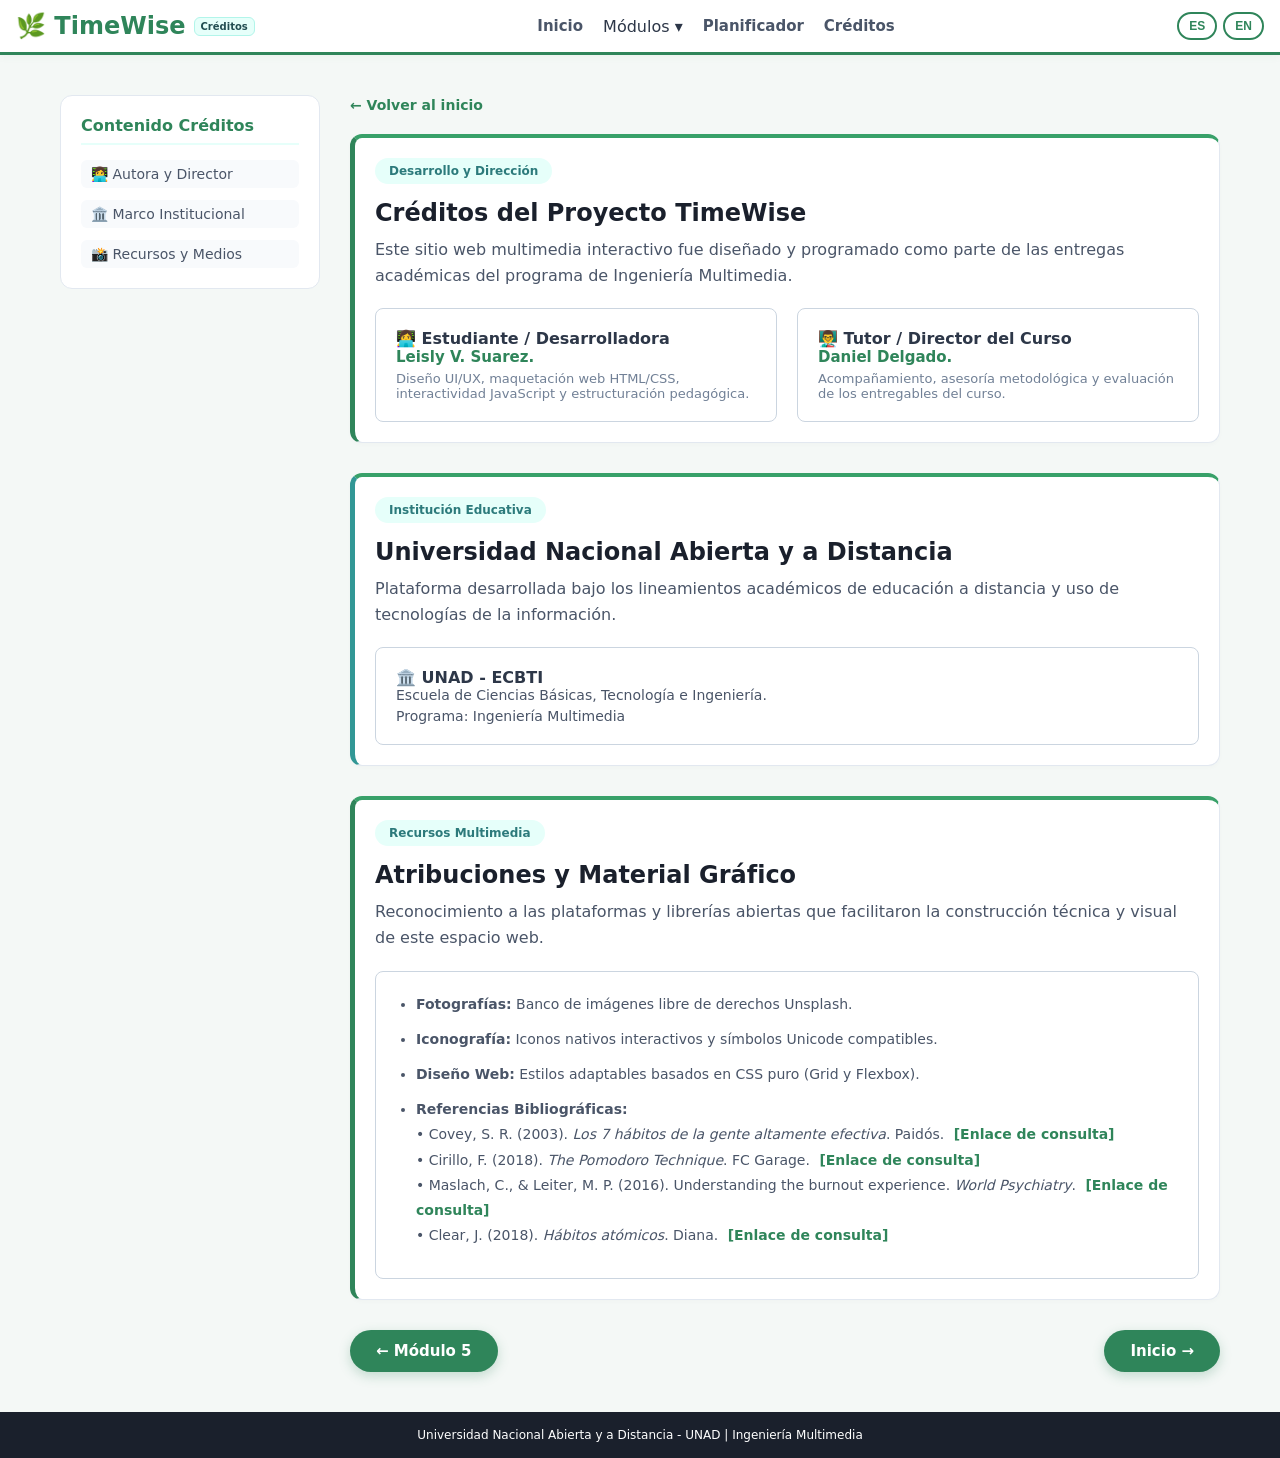
==== creditos.html @ 8e10c98d "Add files via upload" ====
<!DOCTYPE html>
<html lang="es">
<head>
    <meta charset="UTF-8">
    <meta name="viewport" content="width=device-width, initial-scale=1.0">
    <title>Créditos | TimeWise</title>
    <link rel="stylesheet" href="estilos.css">
    <style>
        /* Estilo adaptable para evitar recortes en celulares y tablets */
        .layout-responsive {
            display: grid;
            grid-template-columns: 260px 1fr;
            gap: 30px;
            align-items: start;
        }
        @media (max-width: 900px) {
            .layout-responsive {
                grid-template-columns: 1fr !important;
            }
            .sidebar-creditos {
                display: none !important; /* Oculta el índice lateral en móviles para ganar espacio */
            }
        }
    </style>
</head>
<body>

    <!-- ENCABEZADO -->
    <header class="encabezado">
        <div class="logo">
            🌿 TimeWise <span class="badge-bienestar" data-es="Créditos" data-en="Credits">Créditos</span>
        </div>
        
        <button class="btn-hamburguesa" onclick="alternarMenuMovil()" aria-label="Abrir menú">☰</button>

        <nav class="navegacion" id="menu-navegacion">
            <a href="index.html" data-es="Inicio" data-en="Home">Inicio</a>
            
            <div class="menu-desplegable">
                <span class="enlace-desplegable" data-es="Módulos ▾" data-en="Modules ▾">Módulos ▾</span>
                <div class="contenido-desplegable">
                    <a href="modulo1.html" data-es="Módulo 1: Fundamentos" data-en="Module 1: Fundamentals">Módulo 1: Fundamentos</a>
                    <a href="modulo2.html" data-es="Módulo 2: Técnicas" data-en="Module 2: Techniques">Module 2: Techniques</a>
                    <a href="modulo3.html" data-es="Módulo 3: Herramientas" data-en="Module 3: Tools">Module 3: Tools</a>
                    <a href="modulo4.html" data-es="Módulo 4: Bienestar" data-en="Module 4: Wellness">Module 4: Wellness</a>
                    <a href="modulo5.html" data-es="Módulo 5: Hábitos" data-en="Module 5: Habits">Module 5: Habits</a>
                </div>
            </div>

            <a href="rutina.html" data-es="Planificador" data-en="Planner">Planner</a>
            <a href="creditos.html" data-es="Créditos" data-en="Credits">Créditos</a>
        </nav>

        <div class="selector-idioma">
            <button onclick="cambiarIdioma('es')">ES</button>
            <button onclick="cambiarIdioma('en')">EN</button>
        </div>
    </header>

    <!-- CONTENIDO PRINCIPAL CON DISEÑO ADAPTABLE -->
    <main class="contenedor-principal layout-responsive">
        
        <!-- BARRA LATERAL / ÍNDICE (Se oculta automáticamente en móviles) -->
        <aside class="sidebar-creditos" style="background: white; padding: 20px; border-radius: 12px; border: 1px solid #e2e8f0; position: sticky; top: 90px;">
            <h4 style="color: #2f855a; margin-top: 0; margin-bottom: 15px; font-size: 16px; border-bottom: 2px solid #e6fffa; padding-bottom: 8px;" data-es="Contenido Créditos" data-en="Credits Contents">Contenido Créditos</h4>
            <ul style="list-style: none; padding: 0; margin: 0; font-size: 14px;">
                <li style="margin-bottom: 12px;"><a href="#autor" style="color: #4a5568; text-decoration: none; display: block; padding: 6px 10px; border-radius: 6px; background: #f8fafc;" data-es="👩‍💻 Autora y Director" data-en="👩‍💻 Author & Director">👩‍💻 Autora y Director</a></li>
                <li style="margin-bottom: 12px;"><a href="#institucion" style="color: #4a5568; text-decoration: none; display: block; padding: 6px 10px; border-radius: 6px; background: #f8fafc;" data-es="🏛️ Marco Institucional" data-en="🏛️ Institutional Framework">🏛️ Marco Institucional</a></li>
                <li><a href="#recursos" style="color: #4a5568; text-decoration: none; display: block; padding: 6px 10px; border-radius: 6px; background: #f8fafc;" data-es="📸 Recursos y Medios" data-en="📸 Resources & Media">📸 Recursos y Medios</a></li>
            </ul>
        </aside>

        <!-- SECCIÓN CENTRAL DE CONTENIDOS -->
        <div>
            <!-- ENLACE DE RETORNO AL INICIO -->
            <div style="margin-bottom: 20px;">
                <a href="index.html" style="color: #2f855a; text-decoration: none; font-weight: 600; font-size: 14px;" data-es="← Volver al inicio" data-en="← Back to home">← Volver al inicio</a>
            </div>

            <!-- SECCIÓN AUTORA Y TUTOR -->
            <section id="autor" class="tarjeta-modulo" style="margin-bottom: 30px; border-left: 5px solid #2f855a;">
                <div style="margin-bottom: 15px;">
                    <span style="background: #e6fffa; color: #2c7a7b; font-size: 12px; padding: 6px 14px; border-radius: 20px; font-weight: 600; display: inline-block;" data-es="Desarrollo y Dirección" data-en="Development & Direction">Desarrollo y Dirección</span>
                </div>
                
                <h1 style="font-size: 24px; color: #1a202c; margin-top: 5px; margin-bottom: 10px;" 
                    data-es="Créditos del Proyecto TimeWise" 
                    data-en="TimeWise Project Credits">
                    Créditos del Proyecto TimeWise
                </h1>

                <p style="color: #4a5568; line-height: 1.6; margin-bottom: 20px;" 
                   data-es="Este sitio web multimedia interactivo fue diseñado y programado como parte de las entregas académicas del programa de Ingeniería Multimedia." 
                   data-en="This interactive multimedia website was designed and programmed as part of the academic submissions for the Multimedia Engineering program.">
                   Este sitio web multimedia interactivo fue diseñado y programado como parte de las entregas académicas del programa de Ingeniería Multimedia.
                </p>

                <div style="display: grid; grid-template-columns: repeat(auto-fit, minmax(220px, 1fr)); gap: 20px;">
                    <div style="background: white; padding: 20px; border-radius: 8px; border: 1px solid #cbd5e0;">
                        <h4 style="color: #2d3748; margin-top: 0;" data-es="👩‍💻 Estudiante / Desarrolladora" data-en="👩‍💻 Student / Developer">👩‍💻 Estudiante / Desarrolladora</h4>
                        <p style="font-size: 15px; font-weight: 600; color: #2f855a; margin-bottom: 5px;">Leisly V. Suarez.</p>
                        <p style="font-size: 13px; color: #718096; margin: 0;" data-es="Diseño UI/UX, maquetación web HTML/CSS, interactividad JavaScript y estructuración pedagógica." data-en="UI/UX design, HTML/CSS web layout, JavaScript interactivity, and pedagogical structuring.">Diseño UI/UX, maquetación web HTML/CSS, interactividad JavaScript y estructuración pedagógica.</p>
                    </div>

                    <div style="background: white; padding: 20px; border-radius: 8px; border: 1px solid #cbd5e0;">
                        <h4 style="color: #2d3748; margin-top: 0;" data-es="👨‍🏫 Tutor / Director del Curso" data-en="👨‍🏫 Course Tutor / Director">👨‍🏫 Tutor / Director del Curso</h4>
                        <p style="font-size: 15px; font-weight: 600; color: #2f855a; margin-bottom: 5px;">Daniel Delgado.</p>
                        <p style="font-size: 13px; color: #718096; margin: 0;" data-es="Acompañamiento, asesoría metodológica y evaluación de los entregables del curso." data-en="Guidance, methodological advice, and evaluation of course deliverables.">Acompañamiento, asesoría metodológica y evaluación de los entregables del curso.</p>
                    </div>
                </div>
            </section>

            <!-- SECCIÓN INSTITUCIÓN -->
            <section id="institucion" class="tarjeta-modulo" style="margin-bottom: 30px; border-left: 5px solid #319795;">
                <div style="margin-bottom: 15px;">
                    <span style="background: #e6fffa; color: #2c7a7b; font-size: 12px; padding: 6px 14px; border-radius: 20px; font-weight: 600; display: inline-block;" data-es="Institución Educativa" data-en="Educational Institution">Institución Educativa</span>
                </div>
                
                <h2 style="font-size: 24px; color: #1a202c; margin-top: 5px; margin-bottom: 10px;" 
                    data-es="Universidad Nacional Abierta y a Distancia" 
                    data-en="National Open and Distance University">
                    Universidad Nacional Abierta y a Distancia
                </h2>

                <p style="color: #4a5568; line-height: 1.6; margin-bottom: 20px;" 
                   data-es="Plataforma desarrollada bajo los lineamientos académicos de educación a distancia y uso de tecnologías de la información." 
                   data-en="Platform developed under the academic guidelines of distance education and the use of information technologies.">
                   Plataforma desarrollada bajo los lineamientos académicos de educación a distancia y uso de tecnologías de la información.
                </p>

                <div style="background: white; padding: 20px; border-radius: 8px; border: 1px solid #cbd5e0;">
                    <h4 style="color: #2d3748; margin-top: 0;">🏛️ UNAD - ECBTI</h4>
                    <p style="font-size: 14px; color: #4a5568; margin-bottom: 5px;" data-es="Escuela de Ciencias Básicas, Tecnología e Ingeniería." data-en="School of Basic Sciences, Technology and Engineering.">Escuela de Ciencias Básicas, Tecnología e Ingeniería.</p>
                    <p style="font-size: 14px; color: #4a5568; margin: 0;" data-es="Programa: Ingeniería Multimedia" data-en="Program: Multimedia Engineering">Programa: Ingeniería Multimedia.</p>
                </div>
            </section>

            <!-- SECCIÓN RECURSOS Y MEDIOS -->
            <section id="recursos" class="tarjeta-modulo" style="margin-bottom: 30px; border-left: 5px solid #2f855a;">
                <div style="margin-bottom: 15px;">
                    <span style="background: #e6fffa; color: #2c7a7b; font-size: 12px; padding: 6px 14px; border-radius: 20px; font-weight: 600; display: inline-block;" data-es="Recursos Multimedia" data-en="Multimedia Resources">Recursos Multimedia</span>
                </div>
                
                <h2 style="font-size: 24px; color: #1a202c; margin-top: 5px; margin-bottom: 10px;" 
                    data-es="Atribuciones y Material Gráfico" 
                    data-en="Attributions and Graphic Material">
                    Atribuciones y Material Gráfico
                </h2>

                <p style="color: #4a5568; line-height: 1.6; margin-bottom: 20px;" 
                   data-es="Reconocimiento a las plataformas y librerías abiertas que facilitaron la construcción técnica y visual de este espacio web." 
                   data-en="Acknowledgement to the platforms and open libraries that facilitated the technical and visual construction of this web space.">
                   Reconocimiento a las plataformas y librerías abiertas que facilitaron la construcción técnica y visual de este espacio web.
                </p>

                <div style="background: white; padding: 20px; border-radius: 8px; border: 1px solid #cbd5e0; word-break: break-word;">
                    <ul style="margin: 0; padding-left: 20px; font-size: 14px; color: #4a5568; line-height: 1.8;">
                        <li style="margin-bottom: 10px;" data-es="<strong>Fotografías:</strong> Banco de imágenes libre de derechos Unsplash." data-en="<strong>Photographs:</strong> Royalty-free image bank Unsplash."><strong>Fotografías:</strong> Banco de imágenes libre de derechos Unsplash.</li>
                        <li style="margin-bottom: 10px;" data-es="<strong>Iconografía:</strong> Iconos nativos interactivos y símbolos Unicode compatibles." data-en="<strong>Iconography:</strong> Interactive native icons and compatible Unicode symbols."><strong>Iconografía:</strong> Iconos nativos interactivos y símbolos Unicode compatibles.</li>
                        <li style="margin-bottom: 10px;" data-es="<strong>Diseño Web:</strong> Estilos adaptables basados en CSS puro (Grid y Flexbox)." data-en="<strong>Web Design:</strong> Adaptable styles based on pure CSS (Grid and Flexbox)."><strong>Diseño Web:</strong> Estilos adaptables basados en CSS puro (Grid y Flexbox).</li>
                        <li style="margin-bottom: 10px;">
                            <strong>Referencias Bibliográficas:</strong><br>
                            • Covey, S. R. (2003). <em>Los 7 hábitos de la gente altamente efectiva</em>. Paidós. 
                            <a href="https://www.colomos.ceti.mx/documentos/goe/los7HabitosGenteAltamenteEfectiva.pdf" target="_blank" style="color: #2f855a; text-decoration: none; font-weight: 600; margin-left: 5px;" data-es="[Enlace de consulta]" data-en="[Consult link]">[Enlace de consulta]</a><br>
                            • Cirillo, F. (2018). <em>The Pomodoro Technique</em>. FC Garage. 
                            <a href="https://books.google.co.ve/books?id=rinKDQAAQBAJ&printsec=frontcover" target="_blank" style="color: #2f855a; text-decoration: none; font-weight: 600; margin-left: 5px;" data-es="[Enlace de consulta]" data-en="[Consult link]">[Enlace de consulta]</a><br>
                            • Maslach, C., & Leiter, M. P. (2016). Understanding the burnout experience. <em>World Psychiatry</em>. 
                            <a href="https://www.ncbi.nlm.nih.gov/pmc/articles/PMC4911784/" target="_blank" style="color: #2f855a; text-decoration: none; font-weight: 600; margin-left: 5px;" data-es="[Enlace de consulta]" data-en="[Consult link]">[Enlace de consulta]</a><br>
                            • Clear, J. (2018). <em>Hábitos atómicos</em>. Diana. 
                            <a href="https://librerialatina.co/wp-content/uploads/2024/04/HABITOS-ATOMICOS-JAMES-CLEAR.pdf" target="_blank" style="color: #2f855a; text-decoration: none; font-weight: 600; margin-left: 5px;" data-es="[Enlace de consulta]" data-en="[Consult link]">[Enlace de consulta]</a>
                        </li>
                    </ul>
                </div>
            </section>

            <!-- NAVEGACIÓN INFERIOR -->
            <div style="display: flex; justify-content: space-between; margin-top: 30px;">
                <a href="modulo5.html" class="btn-principal" data-es="← Módulo 5" data-en="← Module 5">← Módulo 5</a>
                <a href="index.html" class="btn-principal" data-es="Inicio →" data-en="Home →">Inicio →</a>
            </div>
        </div>
    </main>

    <!-- PIE DE PÁGINA -->
    <footer>
        <p data-es="Universidad Nacional Abierta y a Distancia - UNAD | Ingeniería Multimedia" data-en="National Open and Distance University - UNAD | Multimedia Engineering">
            Universidad Nacional Abierta y a Distancia - UNAD | Ingeniería Multimedia
        </p>
    </footer>

    <script src="script.js"></script>
</body>
</html>
---- estilos.css ----
/* =========================================================
   CONFIGURACIÓN GENERAL Y RESET
   ========================================================= */
* {
    margin: 0;
    padding: 0;
    box-sizing: border-box;
}

html, body {
    overflow-x: hidden;
    width: 100%;
    max-width: 100vw;
}

body {
    font-family: 'Segoe UI', system-ui, -apple-system, sans-serif;
    background-color: #f4f8f6;
    color: #2d3748;
    min-height: 100vh;
    display: flex;
    flex-direction: column;
}

/* =========================================================
   ENCABEZADO Y NAVEGACIÓN
   ========================================================= */
.encabezado, header {
    background-color: #ffffff;
    padding: 12px 16px;
    display: flex;
    justify-content: space-between;
    align-items: center;
    border-bottom: 3px solid #2f855a;
    box-shadow: 0 2px 8px rgba(47, 133, 90, 0.05);
    position: sticky;
    top: 0;
    z-index: 500;
    width: 100%;
}

.logo {
    font-size: 24px; /* Aumenta el tamaño del texto principal del logo (puedes probar con 26px o 28px) */
    font-weight: bold;
    color: #2f855a;
    display: flex;
    align-items: center;
    gap: 8px; /* Espacio entre el icono y el texto */
}

.badge-bienestar {
    background-color: #e6fffa;
    color: #234e52;
    font-size: 10px;
    padding: 3px 6px;
    border-radius: 6px;
    font-weight: 600;
    border: 1px solid #b2f5ea;
}

.navegacion {
    display: flex;
    gap: 20px;
    align-items: center;
}

.navegacion a {
    text-decoration: none;
    color: #4a5568;
    font-weight: 600;
    font-size: 15px;
    transition: color 0.2s;
}

.navegacion a:hover {
    color: #2f855a;
}

.btn-hamburguesa {
    display: none;
    background: none;
    border: none;
    font-size: 24px;
    cursor: pointer;
    color: #2f855a;
}

/* =========================================================
   CONTENEDOR PRINCIPAL (ESTRUCTURA DE DOS COLUMNAS UNIFICADA)
   ========================================================= */
.contenedor-principal, .main-content, .lesson-container {
    flex: 1;
    display: grid;
    grid-template-columns: 260px 1fr;
    gap: 30px;
    align-items: start;
    max-width: 1200px;
    margin: 40px auto;
    padding: 0 20px;
    box-sizing: border-box;
    width: 100%;
}

/* =========================================================
   ASIDE / MENÚ LATERAL DE SUBTEMAS
   ========================================================= */
aside {
    background: white;
    padding: 16px;
    border-radius: 12px;
    border: 1px solid #e2e8f0;
    border-top: 4px solid #38a169;
    width: 100%;
    box-sizing: border-box;
    position: sticky;
    top: 90px;
}

.lista-subtemas {
    list-style: none;
    display: flex;
    flex-direction: column;
    gap: 8px;
    padding: 0;
}

aside li, 
aside a, 
aside div, 
.lista-subtemas li, 
.lista-subtemas a {
    transition: all 0.25s ease !important;
    text-decoration: none;
}

aside li:hover, 
.lista-subtemas li:hover {
    transform: translateX(6px) !important;
    background-color: #e6fffa !important;
    border-radius: 6px;
    padding-left: 10px;
}

aside li:hover a,
.lista-subtemas li:hover a,
.lista-subtemas a:hover {
    color: #2f855a !important;
    font-weight: 600;
}

.lista-subtemas span {
    font-weight: 700;
    color: #38a169;
    transition: color 0.25s ease;
}

.lista-subtemas li:hover span {
    color: #276749 !important;
}

/* =========================================================
   SECCIONES Y TARJETAS DE CONTENIDO
   ========================================================= */
.seccion-hero {
    text-align: center;
    margin-bottom: 45px;
}

.etiqueta-hero {
    display: inline-block;
    background-color: #e6fffa;
    color: #234e52;
    padding: 7px 16px;
    border-radius: 20px;
    font-weight: 600;
    font-size: 14px;
    margin-bottom: 16px;
    border: 1px solid #b2f5ea;
}

.seccion-hero h1 {
    font-size: 36px;
    color: #1a202c;
    margin-bottom: 16px;
    font-weight: 800;
    line-height: 1.3;
}

.seccion-hero p {
    font-size: 18px;
    color: #4a5568;
    max-width: 800px;
    margin: 0 auto 24px;
    line-height: 1.7;
}

.botones-hero {
    display: flex;
    justify-content: center;
    gap: 16px;
    flex-wrap: wrap;
    margin-top: 10px;
}

.btn-principal, .btn-secundario {
    text-decoration: none;
    padding: 12px 26px;
    border-radius: 30px;
    font-weight: 600;
    font-size: 15px;
    transition: transform 0.2s, box-shadow 0.2s;
}

.btn-principal {
    background-color: #2f855a;
    color: white;
    box-shadow: 0 4px 12px rgba(47, 133, 90, 0.25);
}

.btn-principal:hover {
    background-color: #276749;
    transform: translateY(-2px);
}

.btn-secundario {
    background-color: white;
    color: #2f855a;
    border: 2px solid #2f855a;
}

.btn-secundario:hover {
    background-color: #f0fff4;
    transform: translateY(-2px);
}

.grid-modulos {
    display: grid;
    grid-template-columns: repeat(3, 1fr);
    gap: 20px;
    width: 100%;
    box-sizing: border-box;
}

.tarjeta-modulo {
    background: white;
    padding: 20px;
    border-radius: 12px;
    border: 1px solid #e2e8f0;
    border-top: 4px solid #38a169;
    transition: all 0.3s ease;
    box-shadow: 0 2px 5px rgba(0,0,0,0.02);
    width: 100%;
    box-sizing: border-box;
}

.tarjeta-modulo:hover {
    border-color: #319795;
    background-color: #f0fff4;
    transform: translateY(-4px);
    box-shadow: 0 8px 20px rgba(47, 133, 90, 0.12);
}

.icono {
    font-size: 30px;
    margin-bottom: 10px;
}

.tarjeta-modulo h3 {
    font-size: 17px;
    color: #2d3748;
    margin-bottom: 12px;
    border-bottom: 1px solid #edf2f7;
    padding-bottom: 8px;
    transition: color 0.3s ease;
}

.tarjeta-modulo:hover h3 {
    color: #2f855a;
}

.seccion-contenido {
    background: white;
    padding: 20px;
    border-radius: 12px;
    box-shadow: 0 4px 20px rgba(0, 0, 0, 0.03);
    border-top: 4px solid #2f855a;
    width: 100%;
    box-sizing: border-box;
    display: flex;
    flex-direction: column;
    gap: 16px;
}

.grid-leccion, .grid-interactivo, .tarjetas-container {
    display: grid;
    grid-template-columns: repeat(2, 1fr);
    gap: 12px;
    width: 100%;
    box-sizing: border-box;
}

/* =========================================================
   ELEMENTOS ADICIONALES (MIGAS DE PAN, MENÚS, FORMULARIOS)
   ========================================================= */
.migas-pan {
    margin-bottom: 16px;
}

.migas-pan a {
    text-decoration: none !important;
    color: #2f855a;
    font-weight: 600;
    font-size: 13px;
    transition: color 0.2s;
}

.migas-pan a:hover {
    color: #276749;
    text-decoration: underline !important;
}

.menu-desplegable {
    position: relative;
    display: inline-block;
}

.contenido-desplegable {
    display: none;
    position: absolute;
    background-color: white;
    min-width: 180px;
    box-shadow: 0px 8px 16px rgba(0,0,0,0.1);
    border-radius: 8px;
    z-index: 100;
    top: 100%;
    left: 0;
    padding: 8px 0;
    border-top: 3px solid #2f855a;
}

.contenido-desplegable a {
    color: #2d3748 !important;
    padding: 10px 16px;
    text-decoration: none;
    display: block;
    font-size: 14px;
    font-weight: 500;
    text-align: left;
    transition: all 0.2s ease;
}

.contenido-desplegable a:hover {
    background-color: #f0fff4 !important;
    color: #2f855a !important;
    padding-left: 20px;
    font-weight: 600;
}

.menu-desplegable:hover .contenido-desplegable {
    display: block;
}

.selector-idioma {
    display: flex;
    gap: 6px;
}

.selector-idioma button {
    padding: 5px 10px;
    border: 2px solid #2f855a;
    border-radius: 20px;
    background: white;
    color: #2f855a;
    font-weight: 700;
    font-size: 12px;
    cursor: pointer;
    transition: all 0.2s;
}

.selector-idioma button:hover {
    background: #2f855a;
    color: white;
}

/* =========================================================
   PIE DE PÁGINA
   ========================================================= */
footer {
    background-color: #1a202c;
    color: white;
    text-align: center;
    padding: 16px;
    font-size: 12px;
    margin-top: auto;
    width: 100%;
    box-sizing: border-box;
}

/* =========================================================
   DISEÑO RESPONSIVO ESTRICTO PARA MÓVILES / TABLETS (< 900px)
   ========================================================= */
@media (max-width: 900px) {
    .btn-hamburguesa {
        display: block;
    }

    .navegacion {
        display: none;
        width: 100%;
        flex-direction: column;
        align-items: center;
        background-color: white;
        position: absolute;
        top: 65px;
        left: 0;
        padding: 20px;
        box-shadow: 0px 10px 15px rgba(0,0,0,0.1);
        border-bottom: 3px solid #2f855a;
        z-index: 1000;
    }

    .navegacion.activo {
        display: flex !important;
    }

    /* Romper contenedor grid principal a una sola columna */
    .contenedor-principal, .main-content, .lesson-container {
        display: flex !important;
        flex-direction: column !important;
        grid-template-columns: 1fr !important;
        padding: 10px !important;
        margin: 15px auto !important;
        max-width: 100% !important;
    }

    /* Apilar correctamente los subtemas arriba */
    aside {
        position: static !important;
        width: 100% !important;
        margin-bottom: 20px !important;
    }

    /* Convertir todas las rejillas dobles o triples en una sola columna */
    .grid-modulos, .grid-leccion, .grid-interactivo, .tarjetas-container {
        grid-template-columns: 1fr !important;
        display: flex !important;
        flex-direction: column !important;
        gap: 15px !important;
        width: 100% !important;
    }

    .tarjeta-modulo, .seccion-contenido {
        width: 100% !important;
        max-width: 100% !important;
        margin-left: 0 !important;
        margin-right: 0 !important;
    }
}
/* Forzar que cualquier menú desplegable se ajuste al ancho de su tarjeta contenedora */
select {
    width: 100% !important;
    max-width: 100% !important;
    box-sizing: border-box !important;
    white-space: normal !important;
    word-wrap: break-word !important;
}

/* Evitar desbordamientos en los textos largos de los selectores en móviles */
select option {
    width: 100%;
    word-wrap: break-word;
}
/* Corrección para que el contenido principal fluya de arriba hacia abajo de forma limpia */
.contenedor-principal {
    max-width: 1200px;
    margin: 0 auto;
    padding: 40px 20px;
    display: flex;
    flex-direction: column;
    gap: 50px; /* Espacio limpio entre el texto de arriba y los módulos de abajo */
}

/* Estilo para la sección superior (Hero) centrada */
.seccion-hero {
    text-align: center;
    max-width: 800px;
    margin: 0 auto;
}

.seccion-hero h1 {
    font-size: 2.5rem;
    margin: 15px 0;
    color: #1a202c;
}

.seccion-hero p {
    font-size: 1.1rem;
    color: #4a5568;
    margin-bottom: 25px;
    line-height: 1.6;
}

.botones-hero {
    display: flex;
    justify-content: center;
    gap: 15px;
}

/* Sección de los módulos abajo organizada en cuadrícula */
.seccion-modulos {
    width: 100%;
}

.titulo-seccion {
    text-align: center;
    margin-bottom: 30px;
}

.titulo-seccion h2 {
    font-size: 2rem;
    color: #1a202c;
    margin-bottom: 8px;
}

.titulo-seccion p {
    color: #4a5568;
}
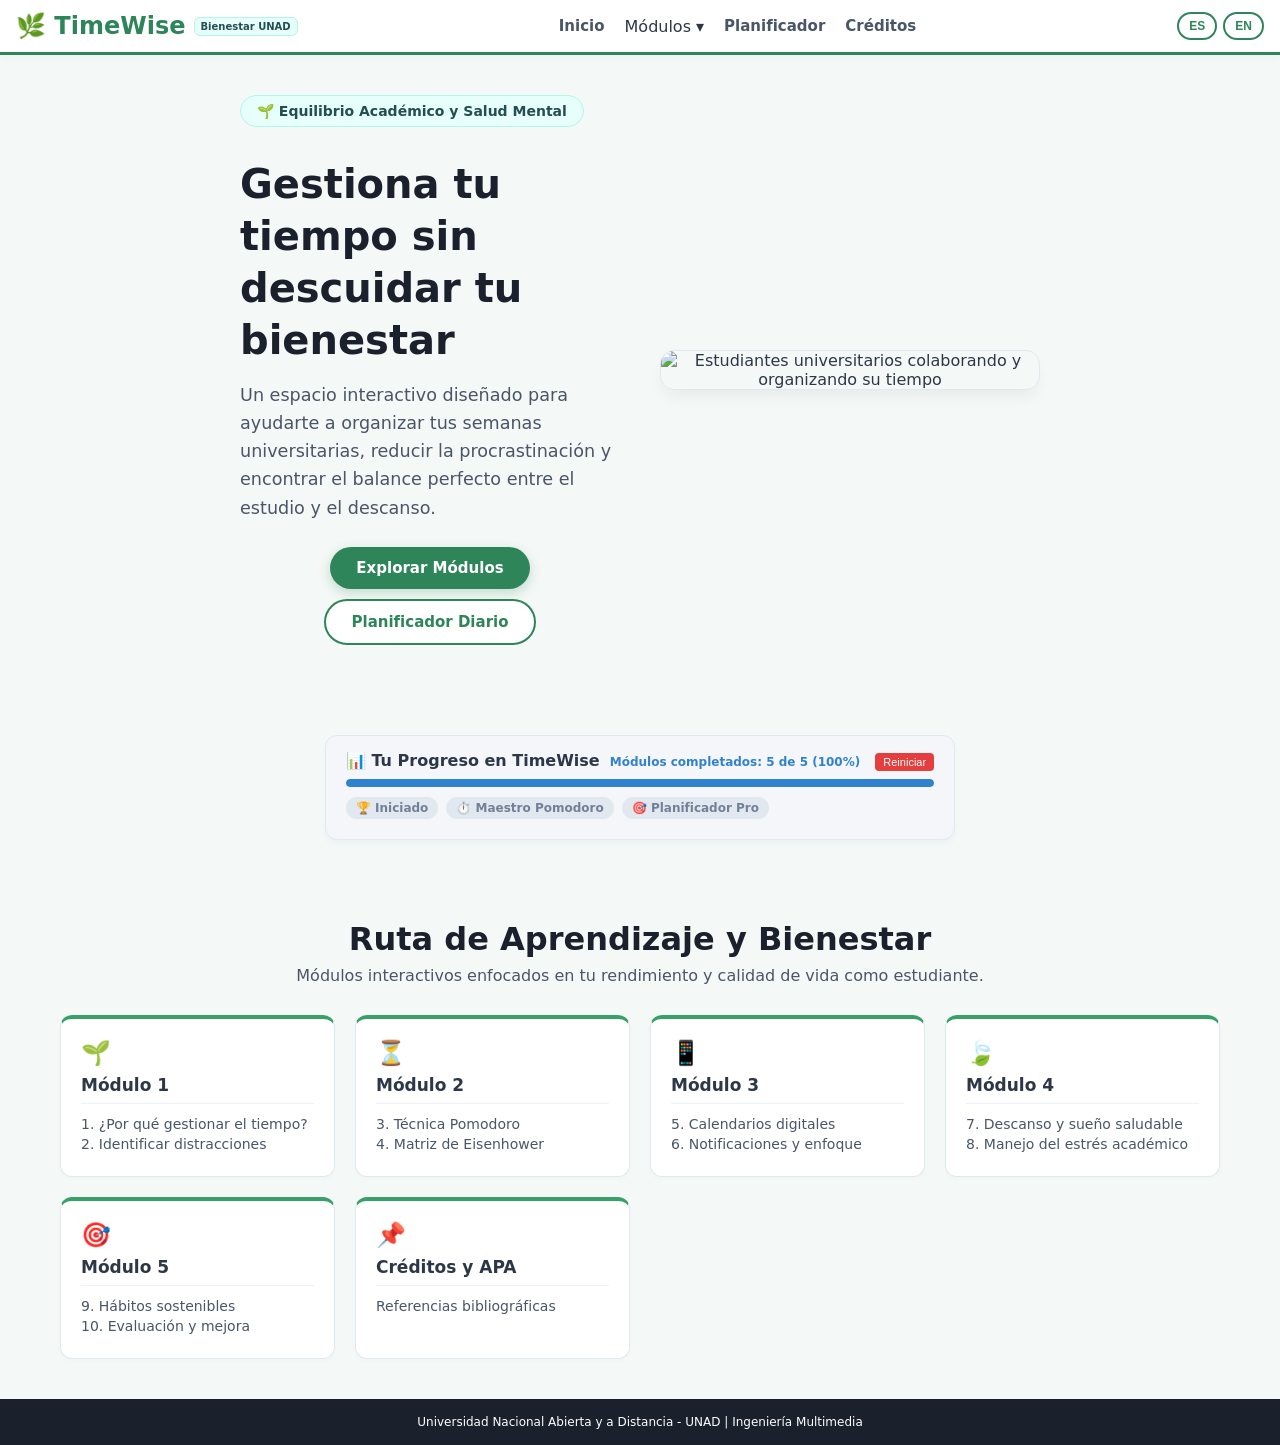
==== commit 5715ae6b: "Actualización sugerencias" ====
--- a/creditos.html
+++ b/creditos.html
@@ -3,39 +3,26 @@
 <head>
     <meta charset="UTF-8">
     <meta name="viewport" content="width=device-width, initial-scale=1.0">
-    <title>Créditos | TimeWise</title>
+    <title>TimeWise | Bienestar y Gestión del Tiempo - UNAD</title>
     <link rel="stylesheet" href="estilos.css">
-    <style>
-        /* Estilo adaptable para evitar recortes en celulares y tablets */
-        .layout-responsive {
-            display: grid;
-            grid-template-columns: 260px 1fr;
-            gap: 30px;
-            align-items: start;
-        }
-        @media (max-width: 900px) {
-            .layout-responsive {
-                grid-template-columns: 1fr !important;
-            }
-            .sidebar-creditos {
-                display: none !important; /* Oculta el índice lateral en móviles para ganar espacio */
-            }
-        }
-    </style>
 </head>
 <body>
 
     <!-- ENCABEZADO -->
     <header class="encabezado">
         <div class="logo">
-            🌿 TimeWise <span class="badge-bienestar" data-es="Créditos" data-en="Credits">Créditos</span>
+            🌿 TimeWise <span class="badge-bienestar">Bienestar UNAD</span>
         </div>
         
-        <button class="btn-hamburguesa" onclick="alternarMenuMovil()" aria-label="Abrir menú">☰</button>
+        <!-- Botón Hamburguesa para Móviles -->
+        <button class="btn-hamburguesa" onclick="alternarMenuMovil()" aria-label="Abrir menú">
+            ☰
+        </button>
 
         <nav class="navegacion" id="menu-navegacion">
             <a href="index.html" data-es="Inicio" data-en="Home">Inicio</a>
             
+            <!-- MENÚ DESPLEGABLE DE MÓDULOS -->
             <div class="menu-desplegable">
                 <span class="enlace-desplegable" data-es="Módulos ▾" data-en="Modules ▾">Módulos ▾</span>
                 <div class="contenido-desplegable">
@@ -47,7 +34,7 @@
                 </div>
             </div>
 
-            <a href="rutina.html" data-es="Planificador" data-en="Planner">Planner</a>
+            <a href="rutina.html" data-es="Planificador" data-en="Planner">Planificador</a>
             <a href="creditos.html" data-es="Créditos" data-en="Credits">Créditos</a>
         </nav>
 
@@ -57,137 +44,136 @@
         </div>
     </header>
 
-    <!-- CONTENIDO PRINCIPAL CON DISEÑO ADAPTABLE -->
-    <main class="contenedor-principal layout-responsive">
+    <!-- CONTENIDO PRINCIPAL -->
+    <main class="contenedor-principal">
         
-        <!-- BARRA LATERAL / ÍNDICE (Se oculta automáticamente en móviles) -->
-        <aside class="sidebar-creditos" style="background: white; padding: 20px; border-radius: 12px; border: 1px solid #e2e8f0; position: sticky; top: 90px;">
-            <h4 style="color: #2f855a; margin-top: 0; margin-bottom: 15px; font-size: 16px; border-bottom: 2px solid #e6fffa; padding-bottom: 8px;" data-es="Contenido Créditos" data-en="Credits Contents">Contenido Créditos</h4>
-            <ul style="list-style: none; padding: 0; margin: 0; font-size: 14px;">
-                <li style="margin-bottom: 12px;"><a href="#autor" style="color: #4a5568; text-decoration: none; display: block; padding: 6px 10px; border-radius: 6px; background: #f8fafc;" data-es="👩‍💻 Autora y Director" data-en="👩‍💻 Author & Director">👩‍💻 Autora y Director</a></li>
-                <li style="margin-bottom: 12px;"><a href="#institucion" style="color: #4a5568; text-decoration: none; display: block; padding: 6px 10px; border-radius: 6px; background: #f8fafc;" data-es="🏛️ Marco Institucional" data-en="🏛️ Institutional Framework">🏛️ Marco Institucional</a></li>
-                <li><a href="#recursos" style="color: #4a5568; text-decoration: none; display: block; padding: 6px 10px; border-radius: 6px; background: #f8fafc;" data-es="📸 Recursos y Medios" data-en="📸 Resources & Media">📸 Recursos y Medios</a></li>
-            </ul>
-        </aside>
-
-        <!-- SECCIÓN CENTRAL DE CONTENIDOS -->
-        <div>
-            <!-- ENLACE DE RETORNO AL INICIO -->
-            <div style="margin-bottom: 20px;">
-                <a href="index.html" style="color: #2f855a; text-decoration: none; font-weight: 600; font-size: 14px;" data-es="← Volver al inicio" data-en="← Back to home">← Volver al inicio</a>
+        <!-- SECCIÓN HERO CON IMAGEN DESTACADA -->
+        <section class="seccion-hero" style="display: flex; align-items: center; justify-content: space-between; flex-wrap: wrap; gap: 40px; text-align: left; margin-bottom: 40px;">
+            
+            <!-- Columna de Texto -->
+            <div style="flex: 1; min-width: 280px;">
+                <span class="etiqueta-hero" data-es="🌱 Equilibrio Académico y Salud Mental" data-en="🌱 Academic Balance and Mental Health">🌱 Equilibrio Académico y Salud Mental</span>
+                <h1 data-es="Gestiona tu tiempo sin descuidar tu bienestar" data-en="Manage your time without neglecting your well-being" style="margin-top: 15px; margin-bottom: 15px;">Gestiona tu tiempo sin descuidar tu bienestar</h1>
+                <p data-es="Un espacio interactivo diseñado para ayudarte a organizar tus semanas universitarias, reducir la procrastinación y encontrar el balance perfecto entre el estudio y el descanso." data-en="An interactive space designed to help you organize your university weeks, reduce procrastination, and find the perfect balance between study and rest." style="margin-bottom: 25px; line-height: 1.6;">
+                    Un espacio interactivo diseñado para ayudarte a organizar tus semanas universitarias, reducir la procrastinación y encontrar el balance perfecto entre el estudio y el descanso.
+                </p>
+                <div class="botones-hero" style="display: flex; flex-wrap: wrap; gap: 10px;">
+                    <a href="modulo1.html" class="btn-principal" data-es="Explorar Módulos" data-en="Explore Modules">Explorar Módulos</a>
+                    <a href="rutina.html" class="btn-secundario" data-es="Planificador Diario" data-en="Daily Planner">Planificador Diario</a>
+                </div>
             </div>
 
-            <!-- SECCIÓN AUTORA Y TUTOR -->
-            <section id="autor" class="tarjeta-modulo" style="margin-bottom: 30px; border-left: 5px solid #2f855a;">
-                <div style="margin-bottom: 15px;">
-                    <span style="background: #e6fffa; color: #2c7a7b; font-size: 12px; padding: 6px 14px; border-radius: 20px; font-weight: 600; display: inline-block;" data-es="Desarrollo y Dirección" data-en="Development & Direction">Desarrollo y Dirección</span>
+            <!-- Columna de Imagen Llamativa -->
+            <div style="flex: 1; min-width: 280px; text-align: center;">
+                <img src="https://images.unsplash.com/photo-1522202176988-66273c2fd55f?auto=format&fit=crop&w=1000&q=80" alt="Estudiantes universitarios colaborando y organizando su tiempo" style="width: 100%; max-height: 340px; object-fit: cover; border-radius: 14px; border: 1px solid #e2e8f0; box-shadow: 0 10px 15px -3px rgba(0,0,0,0.05);">
+            </div>
+
+        </section>
+
+        <!-- SECCIÓN DE PROGRESO Y GAMIFICACIÓN (Centrada y Compacta) -->
+        <section style="background: #f4f6f9; border: 1px solid #e2e8f0; border-radius: 12px; padding: 15px 20px; max-width: 700px; margin: 0 auto 30px auto; text-align: left; box-shadow: 0 4px 6px rgba(0, 0, 0, 0.03);">
+            <div style="display: flex; justify-content: space-between; align-items: center; flex-wrap: wrap; gap: 10px; margin-bottom: 8px;">
+                <h4 style="margin: 0; color: #2d3748; font-size: 1rem;" data-es="📊 Tu Progreso en TimeWise" data-en="📊 Your Progress in TimeWise">📊 Tu Progreso en TimeWise</h4>
+                <div>
+                    <span id="progress-text" data-es="Módulos completados: 5 de 5 (100%)" data-en="Completed modules: 5 of 5 (100%)" style="font-size: 12px; font-weight: 600; color: #3182ce; margin-right: 10px;">Módulos completados: 5 de 5 (100%)</span>
+                    <button onclick="reiniciarProgreso()" style="background: #e53e3e; color: white; border: none; padding: 3px 8px; border-radius: 4px; cursor: pointer; font-size: 11px;" data-es="Reiniciar" data-en="Reset">Reiniciar</button>
                 </div>
+            </div>
+            
+            <div style="background: #e2e8f0; border-radius: 6px; height: 8px; width: 100%; overflow: hidden; margin-bottom: 10px;">
+                <div id="progress-bar-fill" style="background: #3182ce; height: 100%; width: 100%; border-radius: 6px; transition: width 0.4s ease;"></div>
+            </div>
+
+            <div class="badges-wrapper" style="display: flex; gap: 8px; flex-wrap: wrap; margin-bottom: 5px;">
+                <span style="background: #e2e8f0; color: #718096; padding: 4px 10px; border-radius: 15px; font-size: 0.75rem; font-weight: 600;" data-es="🏆 Iniciado" data-en="🏆 Started">🏆 Iniciado</span>
+                <span style="background: #e2e8f0; color: #718096; padding: 4px 10px; border-radius: 15px; font-size: 0.75rem; font-weight: 600;" data-es="⏱️ Maestro Pomodoro" data-en="⏱️ Pomodoro Master">⏱️ Maestro Pomodoro</span>
+                <span style="background: #e2e8f0; color: #718096; padding: 4px 10px; border-radius: 15px; font-size: 0.75rem; font-weight: 600;" data-es="🎯 Planificador Pro" data-en="🎯 Pro Planner">🎯 Planificador Pro</span>
+            </div>
+
+            <!-- Mensaje de felicitaciones oculto hasta completar el 100% -->
+            <div id="mensaje-felicitaciones" style="display: none; background: #c6f6d5; color: #22543d; padding: 8px 12px; border-radius: 6px; font-weight: 600; margin-top: 8px; text-align: center; font-size: 12px;"></div>
+        </section>
+
+        <!-- MÓDULOS DE APRENDIZAJE -->
+        <section class="seccion-modulos">
+            <div class="titulo-seccion">
+                <h2 data-es="Ruta de Aprendizaje y Bienestar" data-en="Learning and Wellness Path">Ruta de Aprendizaje y Bienestar</h2>
+                <p data-es="Módulos interactivos enfocados en tu rendimiento y calidad de vida como estudiante." data-en="Interactive modules focused on your performance and quality of life as a student.">Módulos interactivos enfocados en tu rendimiento y calidad de vida como estudiante.</p>
+            </div>
+
+            <!-- CUADRICULA ADAPTABLE PARA EVITAR RECORTES EN MÓVILES -->
+            <div style="display: grid; grid-template-columns: repeat(auto-fit, minmax(260px, 1fr)); gap: 20px; text-align: left;">
                 
-                <h1 style="font-size: 24px; color: #1a202c; margin-top: 5px; margin-bottom: 10px;" 
-                    data-es="Créditos del Proyecto TimeWise" 
-                    data-en="TimeWise Project Credits">
-                    Créditos del Proyecto TimeWise
-                </h1>
+                <!-- Módulo 1 -->
+                <a href="modulo1.html" style="text-decoration: none; color: inherit;">
+                    <div class="tarjeta-modulo" style="height: 100%; box-sizing: border-box;">
+                        <div style="font-size: 24px; margin-bottom: 8px;">🌱</div>
+                        <h3 data-es="Módulo 1" data-en="Module 1">Módulo 1</h3>
+                        <p style="font-size: 14px; color: #4a5568; margin: 4px 0;" data-es="1. ¿Por qué gestionar el tiempo?" data-en="1. Why manage time?">1. ¿Por qué gestionar el tiempo?</p>
+                        <p style="font-size: 14px; color: #4a5568; margin: 4px 0;" data-es="2. Identificar distracciones" data-en="2. Identify distractions">2. Identificar distracciones</p>
+                    </div>
+                </a>
 
-                <p style="color: #4a5568; line-height: 1.6; margin-bottom: 20px;" 
-                   data-es="Este sitio web multimedia interactivo fue diseñado y programado como parte de las entregas académicas del programa de Ingeniería Multimedia." 
-                   data-en="This interactive multimedia website was designed and programmed as part of the academic submissions for the Multimedia Engineering program.">
-                   Este sitio web multimedia interactivo fue diseñado y programado como parte de las entregas académicas del programa de Ingeniería Multimedia.
-                </p>
+                <!-- Módulo 2 -->
+                <a href="modulo2.html" style="text-decoration: none; color: inherit;">
+                    <div class="tarjeta-modulo" style="height: 100%; box-sizing: border-box;">
+                        <div style="font-size: 24px; margin-bottom: 8px;">⏳</div>
+                        <h3 data-es="Módulo 2" data-en="Module 2">Módulo 2</h3>
+                        <p style="font-size: 14px; color: #4a5568; margin: 4px 0;" data-es="3. Técnica Pomodoro" data-en="3. Pomodoro Technique">3. Técnica Pomodoro</p>
+                        <p style="font-size: 14px; color: #4a5568; margin: 4px 0;" data-es="4. Matriz de Eisenhower" data-en="4. Eisenhower Matrix">4. Matriz de Eisenhower</p>
+                    </div>
+                </a>
 
-                <div style="display: grid; grid-template-columns: repeat(auto-fit, minmax(220px, 1fr)); gap: 20px;">
-                    <div style="background: white; padding: 20px; border-radius: 8px; border: 1px solid #cbd5e0;">
-                        <h4 style="color: #2d3748; margin-top: 0;" data-es="👩‍💻 Estudiante / Desarrolladora" data-en="👩‍💻 Student / Developer">👩‍💻 Estudiante / Desarrolladora</h4>
-                        <p style="font-size: 15px; font-weight: 600; color: #2f855a; margin-bottom: 5px;">Leisly V. Suarez.</p>
-                        <p style="font-size: 13px; color: #718096; margin: 0;" data-es="Diseño UI/UX, maquetación web HTML/CSS, interactividad JavaScript y estructuración pedagógica." data-en="UI/UX design, HTML/CSS web layout, JavaScript interactivity, and pedagogical structuring.">Diseño UI/UX, maquetación web HTML/CSS, interactividad JavaScript y estructuración pedagógica.</p>
+                <!-- Módulo 3 -->
+                <a href="modulo3.html" style="text-decoration: none; color: inherit;">
+                    <div class="tarjeta-modulo" style="height: 100%; box-sizing: border-box;">
+                        <div style="font-size: 24px; margin-bottom: 8px;">📱</div>
+                        <h3 data-es="Módulo 3" data-en="Module 3">Módulo 3</h3>
+                        <p style="font-size: 14px; color: #4a5568; margin: 4px 0;" data-es="5. Calendarios digitales" data-en="5. Digital calendars">5. Calendarios digitales</p>
+                        <p style="font-size: 14px; color: #4a5568; margin: 4px 0;" data-es="6. Notificaciones y enfoque" data-en="6. Notifications and focus">6. Notificaciones y enfoque</p>
                     </div>
+                </a>
 
-                    <div style="background: white; padding: 20px; border-radius: 8px; border: 1px solid #cbd5e0;">
-                        <h4 style="color: #2d3748; margin-top: 0;" data-es="👨‍🏫 Tutor / Director del Curso" data-en="👨‍🏫 Course Tutor / Director">👨‍🏫 Tutor / Director del Curso</h4>
-                        <p style="font-size: 15px; font-weight: 600; color: #2f855a; margin-bottom: 5px;">Daniel Delgado.</p>
-                        <p style="font-size: 13px; color: #718096; margin: 0;" data-es="Acompañamiento, asesoría metodológica y evaluación de los entregables del curso." data-en="Guidance, methodological advice, and evaluation of course deliverables.">Acompañamiento, asesoría metodológica y evaluación de los entregables del curso.</p>
+                <!-- Módulo 4 -->
+                <a href="modulo4.html" style="text-decoration: none; color: inherit;">
+                    <div class="tarjeta-modulo" style="height: 100%; box-sizing: border-box;">
+                        <div style="font-size: 24px; margin-bottom: 8px;">🍃</div>
+                        <h3 data-es="Módulo 4" data-en="Module 4">Módulo 4</h3>
+                        <p style="font-size: 14px; color: #4a5568; margin: 4px 0;" data-es="7. Descanso y sueño saludable" data-en="7. Rest and healthy sleep">7. Descanso y sueño saludable</p>
+                        <p style="font-size: 14px; color: #4a5568; margin: 4px 0;" data-es="8. Manejo del estrés académico" data-en="8. Academic stress management">8. Manejo del estrés académico</p>
                     </div>
-                </div>
-            </section>
+                </a>
 
-            <!-- SECCIÓN INSTITUCIÓN -->
-            <section id="institucion" class="tarjeta-modulo" style="margin-bottom: 30px; border-left: 5px solid #319795;">
-                <div style="margin-bottom: 15px;">
-                    <span style="background: #e6fffa; color: #2c7a7b; font-size: 12px; padding: 6px 14px; border-radius: 20px; font-weight: 600; display: inline-block;" data-es="Institución Educativa" data-en="Educational Institution">Institución Educativa</span>
-                </div>
-                
-                <h2 style="font-size: 24px; color: #1a202c; margin-top: 5px; margin-bottom: 10px;" 
-                    data-es="Universidad Nacional Abierta y a Distancia" 
-                    data-en="National Open and Distance University">
-                    Universidad Nacional Abierta y a Distancia
-                </h2>
+                <!-- Módulo 5 -->
+                <a href="modulo5.html" style="text-decoration: none; color: inherit;">
+                    <div class="tarjeta-modulo" style="height: 100%; box-sizing: border-box;">
+                        <div style="font-size: 24px; margin-bottom: 8px;">🎯</div>
+                        <h3 data-es="Módulo 5" data-en="Module 5">Módulo 5</h3>
+                        <p style="font-size: 14px; color: #4a5568; margin: 4px 0;" data-es="9. Hábitos sostenibles" data-en="9. Sustainable habits">9. Hábitos sostenibles</p>
+                        <p style="font-size: 14px; color: #4a5568; margin: 4px 0;" data-es="10. Evaluación y mejora" data-en="10. Evaluation and improvement">10. Evaluación y mejora</p>
+                    </div>
+                </a>
 
-                <p style="color: #4a5568; line-height: 1.6; margin-bottom: 20px;" 
-                   data-es="Plataforma desarrollada bajo los lineamientos académicos de educación a distancia y uso de tecnologías de la información." 
-                   data-en="Platform developed under the academic guidelines of distance education and the use of information technologies.">
-                   Plataforma desarrollada bajo los lineamientos académicos de educación a distancia y uso de tecnologías de la información.
-                </p>
+                <!-- Créditos -->
+                <a href="creditos.html" style="text-decoration: none; color: inherit;">
+                    <div class="tarjeta-modulo" style="height: 100%; box-sizing: border-box;">
+                        <div style="font-size: 24px; margin-bottom: 8px;">📌</div>
+                        <h3 data-es="Créditos y APA" data-en="Credits and APA">Créditos y APA</h3>
+                        <p style="font-size: 14px; color: #4a5568; margin: 4px 0;" data-es="Referencias bibliográficas" data-en="Bibliographic references">Referencias bibliográficas</p>
+                    </div>
+                </a>
 
-                <div style="background: white; padding: 20px; border-radius: 8px; border: 1px solid #cbd5e0;">
-                    <h4 style="color: #2d3748; margin-top: 0;">🏛️ UNAD - ECBTI</h4>
-                    <p style="font-size: 14px; color: #4a5568; margin-bottom: 5px;" data-es="Escuela de Ciencias Básicas, Tecnología e Ingeniería." data-en="School of Basic Sciences, Technology and Engineering.">Escuela de Ciencias Básicas, Tecnología e Ingeniería.</p>
-                    <p style="font-size: 14px; color: #4a5568; margin: 0;" data-es="Programa: Ingeniería Multimedia" data-en="Program: Multimedia Engineering">Programa: Ingeniería Multimedia.</p>
-                </div>
-            </section>
+            </div>
+        </section>
 
-            <!-- SECCIÓN RECURSOS Y MEDIOS -->
-            <section id="recursos" class="tarjeta-modulo" style="margin-bottom: 30px; border-left: 5px solid #2f855a;">
-                <div style="margin-bottom: 15px;">
-                    <span style="background: #e6fffa; color: #2c7a7b; font-size: 12px; padding: 6px 14px; border-radius: 20px; font-weight: 600; display: inline-block;" data-es="Recursos Multimedia" data-en="Multimedia Resources">Recursos Multimedia</span>
-                </div>
-                
-                <h2 style="font-size: 24px; color: #1a202c; margin-top: 5px; margin-bottom: 10px;" 
-                    data-es="Atribuciones y Material Gráfico" 
-                    data-en="Attributions and Graphic Material">
-                    Atribuciones y Material Gráfico
-                </h2>
-
-                <p style="color: #4a5568; line-height: 1.6; margin-bottom: 20px;" 
-                   data-es="Reconocimiento a las plataformas y librerías abiertas que facilitaron la construcción técnica y visual de este espacio web." 
-                   data-en="Acknowledgement to the platforms and open libraries that facilitated the technical and visual construction of this web space.">
-                   Reconocimiento a las plataformas y librerías abiertas que facilitaron la construcción técnica y visual de este espacio web.
-                </p>
-
-                <div style="background: white; padding: 20px; border-radius: 8px; border: 1px solid #cbd5e0; word-break: break-word;">
-                    <ul style="margin: 0; padding-left: 20px; font-size: 14px; color: #4a5568; line-height: 1.8;">
-                        <li style="margin-bottom: 10px;" data-es="<strong>Fotografías:</strong> Banco de imágenes libre de derechos Unsplash." data-en="<strong>Photographs:</strong> Royalty-free image bank Unsplash."><strong>Fotografías:</strong> Banco de imágenes libre de derechos Unsplash.</li>
-                        <li style="margin-bottom: 10px;" data-es="<strong>Iconografía:</strong> Iconos nativos interactivos y símbolos Unicode compatibles." data-en="<strong>Iconography:</strong> Interactive native icons and compatible Unicode symbols."><strong>Iconografía:</strong> Iconos nativos interactivos y símbolos Unicode compatibles.</li>
-                        <li style="margin-bottom: 10px;" data-es="<strong>Diseño Web:</strong> Estilos adaptables basados en CSS puro (Grid y Flexbox)." data-en="<strong>Web Design:</strong> Adaptable styles based on pure CSS (Grid and Flexbox)."><strong>Diseño Web:</strong> Estilos adaptables basados en CSS puro (Grid y Flexbox).</li>
-                        <li style="margin-bottom: 10px;">
-                            <strong>Referencias Bibliográficas:</strong><br>
-                            • Covey, S. R. (2003). <em>Los 7 hábitos de la gente altamente efectiva</em>. Paidós. 
-                            <a href="https://www.colomos.ceti.mx/documentos/goe/los7HabitosGenteAltamenteEfectiva.pdf" target="_blank" style="color: #2f855a; text-decoration: none; font-weight: 600; margin-left: 5px;" data-es="[Enlace de consulta]" data-en="[Consult link]">[Enlace de consulta]</a><br>
-                            • Cirillo, F. (2018). <em>The Pomodoro Technique</em>. FC Garage. 
-                            <a href="https://books.google.co.ve/books?id=rinKDQAAQBAJ&printsec=frontcover" target="_blank" style="color: #2f855a; text-decoration: none; font-weight: 600; margin-left: 5px;" data-es="[Enlace de consulta]" data-en="[Consult link]">[Enlace de consulta]</a><br>
-                            • Maslach, C., & Leiter, M. P. (2016). Understanding the burnout experience. <em>World Psychiatry</em>. 
-                            <a href="https://www.ncbi.nlm.nih.gov/pmc/articles/PMC4911784/" target="_blank" style="color: #2f855a; text-decoration: none; font-weight: 600; margin-left: 5px;" data-es="[Enlace de consulta]" data-en="[Consult link]">[Enlace de consulta]</a><br>
-                            • Clear, J. (2018). <em>Hábitos atómicos</em>. Diana. 
-                            <a href="https://librerialatina.co/wp-content/uploads/2024/04/HABITOS-ATOMICOS-JAMES-CLEAR.pdf" target="_blank" style="color: #2f855a; text-decoration: none; font-weight: 600; margin-left: 5px;" data-es="[Enlace de consulta]" data-en="[Consult link]">[Enlace de consulta]</a>
-                        </li>
-                    </ul>
-                </div>
-            </section>
-
-            <!-- NAVEGACIÓN INFERIOR -->
-            <div style="display: flex; justify-content: space-between; margin-top: 30px;">
-                <a href="modulo5.html" class="btn-principal" data-es="← Módulo 5" data-en="← Module 5">← Módulo 5</a>
-                <a href="index.html" class="btn-principal" data-es="Inicio →" data-en="Home →">Inicio →</a>
-            </div>
-        </div>
     </main>
 
     <!-- PIE DE PÁGINA -->
     <footer>
-        <p data-es="Universidad Nacional Abierta y a Distancia - UNAD | Ingeniería Multimedia" data-en="National Open and Distance University - UNAD | Multimedia Engineering">
-            Universidad Nacional Abierta y a Distancia - UNAD | Ingeniería Multimedia
-        </p>
+        <p>Universidad Nacional Abierta y a Distancia - UNAD | Ingeniería Multimedia</p>
     </footer>
 
+    <!-- Asegúrate de que script.js esté al final de todo -->
     <script src="script.js"></script>
 </body>
-</html>+</html>
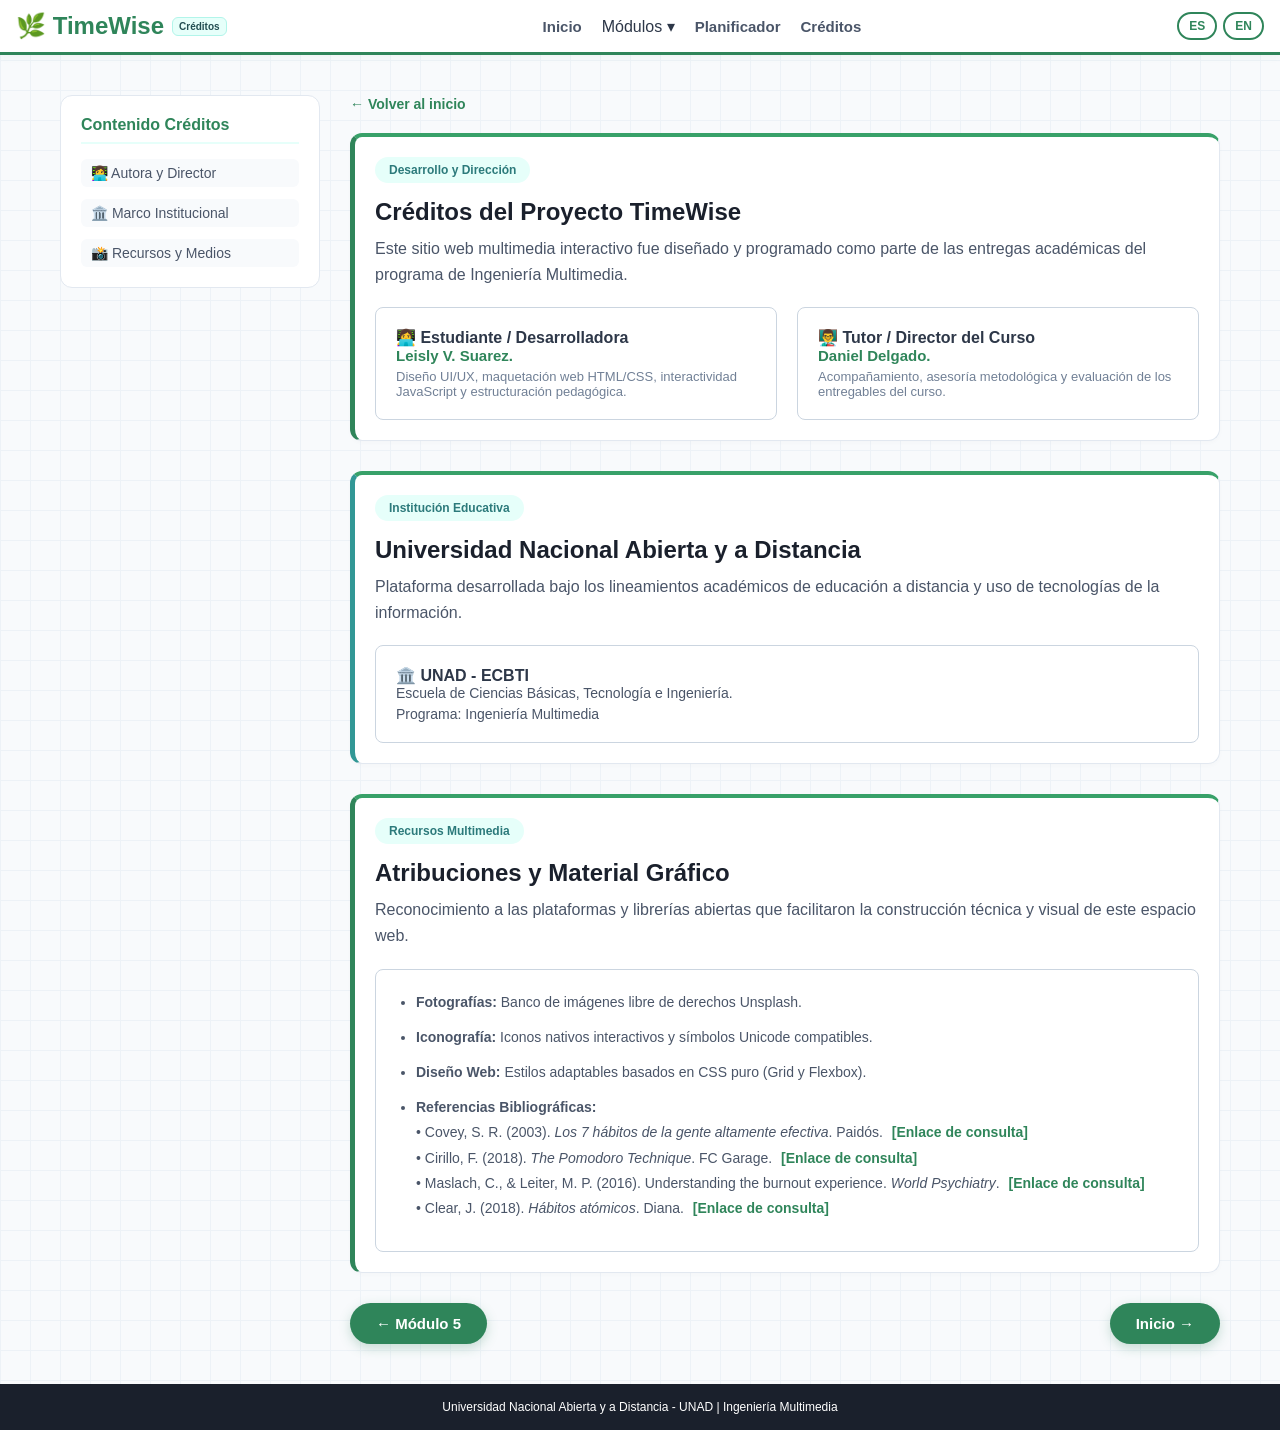
==== commit c83f74a3: "Credito no se actualizo Updated the 'creditos.html' file to enhance layout and responsiveness for mo" ====
--- a/creditos.html
+++ b/creditos.html
@@ -3,26 +3,39 @@
 <head>
     <meta charset="UTF-8">
     <meta name="viewport" content="width=device-width, initial-scale=1.0">
-    <title>TimeWise | Bienestar y Gestión del Tiempo - UNAD</title>
+    <title>Créditos | TimeWise</title>
     <link rel="stylesheet" href="estilos.css">
+    <style>
+        /* Estilo adaptable para evitar recortes en celulares y tablets */
+        .layout-responsive {
+            display: grid;
+            grid-template-columns: 260px 1fr;
+            gap: 30px;
+            align-items: start;
+        }
+        @media (max-width: 900px) {
+            .layout-responsive {
+                grid-template-columns: 1fr !important;
+            }
+            .sidebar-creditos {
+                display: none !important; /* Oculta el índice lateral en móviles para ganar espacio */
+            }
+        }
+    </style>
 </head>
 <body>
 
     <!-- ENCABEZADO -->
     <header class="encabezado">
         <div class="logo">
-            🌿 TimeWise <span class="badge-bienestar">Bienestar UNAD</span>
+            🌿 TimeWise <span class="badge-bienestar" data-es="Créditos" data-en="Credits">Créditos</span>
         </div>
         
-        <!-- Botón Hamburguesa para Móviles -->
-        <button class="btn-hamburguesa" onclick="alternarMenuMovil()" aria-label="Abrir menú">
-            ☰
-        </button>
+        <button class="btn-hamburguesa" onclick="alternarMenuMovil()" aria-label="Abrir menú">☰</button>
 
         <nav class="navegacion" id="menu-navegacion">
             <a href="index.html" data-es="Inicio" data-en="Home">Inicio</a>
             
-            <!-- MENÚ DESPLEGABLE DE MÓDULOS -->
             <div class="menu-desplegable">
                 <span class="enlace-desplegable" data-es="Módulos ▾" data-en="Modules ▾">Módulos ▾</span>
                 <div class="contenido-desplegable">
@@ -34,7 +47,7 @@
                 </div>
             </div>
 
-            <a href="rutina.html" data-es="Planificador" data-en="Planner">Planificador</a>
+            <a href="rutina.html" data-es="Planificador" data-en="Planner">Planner</a>
             <a href="creditos.html" data-es="Créditos" data-en="Credits">Créditos</a>
         </nav>
 
@@ -44,136 +57,137 @@
         </div>
     </header>
 
-    <!-- CONTENIDO PRINCIPAL -->
-    <main class="contenedor-principal">
+    <!-- CONTENIDO PRINCIPAL CON DISEÑO ADAPTABLE -->
+    <main class="contenedor-principal layout-responsive">
         
-        <!-- SECCIÓN HERO CON IMAGEN DESTACADA -->
-        <section class="seccion-hero" style="display: flex; align-items: center; justify-content: space-between; flex-wrap: wrap; gap: 40px; text-align: left; margin-bottom: 40px;">
-            
-            <!-- Columna de Texto -->
-            <div style="flex: 1; min-width: 280px;">
-                <span class="etiqueta-hero" data-es="🌱 Equilibrio Académico y Salud Mental" data-en="🌱 Academic Balance and Mental Health">🌱 Equilibrio Académico y Salud Mental</span>
-                <h1 data-es="Gestiona tu tiempo sin descuidar tu bienestar" data-en="Manage your time without neglecting your well-being" style="margin-top: 15px; margin-bottom: 15px;">Gestiona tu tiempo sin descuidar tu bienestar</h1>
-                <p data-es="Un espacio interactivo diseñado para ayudarte a organizar tus semanas universitarias, reducir la procrastinación y encontrar el balance perfecto entre el estudio y el descanso." data-en="An interactive space designed to help you organize your university weeks, reduce procrastination, and find the perfect balance between study and rest." style="margin-bottom: 25px; line-height: 1.6;">
-                    Un espacio interactivo diseñado para ayudarte a organizar tus semanas universitarias, reducir la procrastinación y encontrar el balance perfecto entre el estudio y el descanso.
-                </p>
-                <div class="botones-hero" style="display: flex; flex-wrap: wrap; gap: 10px;">
-                    <a href="modulo1.html" class="btn-principal" data-es="Explorar Módulos" data-en="Explore Modules">Explorar Módulos</a>
-                    <a href="rutina.html" class="btn-secundario" data-es="Planificador Diario" data-en="Daily Planner">Planificador Diario</a>
-                </div>
+        <!-- BARRA LATERAL / ÍNDICE (Se oculta automáticamente en móviles) -->
+        <aside class="sidebar-creditos" style="background: white; padding: 20px; border-radius: 12px; border: 1px solid #e2e8f0; position: sticky; top: 90px;">
+            <h4 style="color: #2f855a; margin-top: 0; margin-bottom: 15px; font-size: 16px; border-bottom: 2px solid #e6fffa; padding-bottom: 8px;" data-es="Contenido Créditos" data-en="Credits Contents">Contenido Créditos</h4>
+            <ul style="list-style: none; padding: 0; margin: 0; font-size: 14px;">
+                <li style="margin-bottom: 12px;"><a href="#autor" style="color: #4a5568; text-decoration: none; display: block; padding: 6px 10px; border-radius: 6px; background: #f8fafc;" data-es="👩‍💻 Autora y Director" data-en="👩‍💻 Author & Director">👩‍💻 Autora y Director</a></li>
+                <li style="margin-bottom: 12px;"><a href="#institucion" style="color: #4a5568; text-decoration: none; display: block; padding: 6px 10px; border-radius: 6px; background: #f8fafc;" data-es="🏛️ Marco Institucional" data-en="🏛️ Institutional Framework">🏛️ Marco Institucional</a></li>
+                <li><a href="#recursos" style="color: #4a5568; text-decoration: none; display: block; padding: 6px 10px; border-radius: 6px; background: #f8fafc;" data-es="📸 Recursos y Medios" data-en="📸 Resources & Media">📸 Recursos y Medios</a></li>
+            </ul>
+        </aside>
+
+        <!-- SECCIÓN CENTRAL DE CONTENIDOS -->
+        <div>
+            <!-- ENLACE DE RETORNO AL INICIO -->
+            <div style="margin-bottom: 20px;">
+                <a href="index.html" style="color: #2f855a; text-decoration: none; font-weight: 600; font-size: 14px;" data-es="← Volver al inicio" data-en="← Back to home">← Volver al inicio</a>
             </div>
 
-            <!-- Columna de Imagen Llamativa -->
-            <div style="flex: 1; min-width: 280px; text-align: center;">
-                <img src="https://images.unsplash.com/photo-1522202176988-66273c2fd55f?auto=format&fit=crop&w=1000&q=80" alt="Estudiantes universitarios colaborando y organizando su tiempo" style="width: 100%; max-height: 340px; object-fit: cover; border-radius: 14px; border: 1px solid #e2e8f0; box-shadow: 0 10px 15px -3px rgba(0,0,0,0.05);">
+            <!-- SECCIÓN AUTORA Y TUTOR -->
+            <section id="autor" class="tarjeta-modulo" style="margin-bottom: 30px; border-left: 5px solid #2f855a;">
+                <div style="margin-bottom: 15px;">
+                    <span style="background: #e6fffa; color: #2c7a7b; font-size: 12px; padding: 6px 14px; border-radius: 20px; font-weight: 600; display: inline-block;" data-es="Desarrollo y Dirección" data-en="Development & Direction">Desarrollo y Dirección</span>
+                </div>
+                
+                <h1 style="font-size: 24px; color: #1a202c; margin-top: 5px; margin-bottom: 10px;" 
+                    data-es="Créditos del Proyecto TimeWise" 
+                    data-en="TimeWise Project Credits">
+                    Créditos del Proyecto TimeWise
+                </h1>
+
+                <p style="color: #4a5568; line-height: 1.6; margin-bottom: 20px;" 
+                   data-es="Este sitio web multimedia interactivo fue diseñado y programado como parte de las entregas académicas del programa de Ingeniería Multimedia." 
+                   data-en="This interactive multimedia website was designed and programmed as part of the academic submissions for the Multimedia Engineering program.">
+                   Este sitio web multimedia interactivo fue diseñado y programado como parte de las entregas académicas del programa de Ingeniería Multimedia.
+                </p>
+
+                <div style="display: grid; grid-template-columns: repeat(auto-fit, minmax(220px, 1fr)); gap: 20px;">
+                    <div style="background: white; padding: 20px; border-radius: 8px; border: 1px solid #cbd5e0;">
+                        <h4 style="color: #2d3748; margin-top: 0;" data-es="👩‍💻 Estudiante / Desarrolladora" data-en="👩‍💻 Student / Developer">👩‍💻 Estudiante / Desarrolladora</h4>
+                        <p style="font-size: 15px; font-weight: 600; color: #2f855a; margin-bottom: 5px;">Leisly V. Suarez.</p>
+                        <p style="font-size: 13px; color: #718096; margin: 0;" data-es="Diseño UI/UX, maquetación web HTML/CSS, interactividad JavaScript y estructuración pedagógica." data-en="UI/UX design, HTML/CSS web layout, JavaScript interactivity, and pedagogical structuring.">Diseño UI/UX, maquetación web HTML/CSS, interactividad JavaScript y estructuración pedagógica.</p>
+                    </div>
+
+                    <div style="background: white; padding: 20px; border-radius: 8px; border: 1px solid #cbd5e0;">
+                        <h4 style="color: #2d3748; margin-top: 0;" data-es="👨‍🏫 Tutor / Director del Curso" data-en="👨‍🏫 Course Tutor / Director">👨‍🏫 Tutor / Director del Curso</h4>
+                        <p style="font-size: 15px; font-weight: 600; color: #2f855a; margin-bottom: 5px;">Daniel Delgado.</p>
+                        <p style="font-size: 13px; color: #718096; margin: 0;" data-es="Acompañamiento, asesoría metodológica y evaluación de los entregables del curso." data-en="Guidance, methodological advice, and evaluation of course deliverables.">Acompañamiento, asesoría metodológica y evaluación de los entregables del curso.</p>
+                    </div>
+                </div>
+            </section>
+
+            <!-- SECCIÓN INSTITUCIÓN -->
+            <section id="institucion" class="tarjeta-modulo" style="margin-bottom: 30px; border-left: 5px solid #319795;">
+                <div style="margin-bottom: 15px;">
+                    <span style="background: #e6fffa; color: #2c7a7b; font-size: 12px; padding: 6px 14px; border-radius: 20px; font-weight: 600; display: inline-block;" data-es="Institución Educativa" data-en="Educational Institution">Institución Educativa</span>
+                </div>
+                
+                <h2 style="font-size: 24px; color: #1a202c; margin-top: 5px; margin-bottom: 10px;" 
+                    data-es="Universidad Nacional Abierta y a Distancia" 
+                    data-en="National Open and Distance University">
+                    Universidad Nacional Abierta y a Distancia
+                </h2>
+
+                <p style="color: #4a5568; line-height: 1.6; margin-bottom: 20px;" 
+                   data-es="Plataforma desarrollada bajo los lineamientos académicos de educación a distancia y uso de tecnologías de la información." 
+                   data-en="Platform developed under the academic guidelines of distance education and the use of information technologies.">
+                   Plataforma desarrollada bajo los lineamientos académicos de educación a distancia y uso de tecnologías de la información.
+                </p>
+
+                <div style="background: white; padding: 20px; border-radius: 8px; border: 1px solid #cbd5e0;">
+                    <h4 style="color: #2d3748; margin-top: 0;">🏛️ UNAD - ECBTI</h4>
+                    <p style="font-size: 14px; color: #4a5568; margin-bottom: 5px;" data-es="Escuela de Ciencias Básicas, Tecnología e Ingeniería." data-en="School of Basic Sciences, Technology and Engineering.">Escuela de Ciencias Básicas, Tecnología e Ingeniería.</p>
+                    <p style="font-size: 14px; color: #4a5568; margin: 0;" data-es="Programa: Ingeniería Multimedia" data-en="Program: Multimedia Engineering">Programa: Ingeniería Multimedia.</p>
+                </div>
+            </section>
+
+            <!-- SECCIÓN RECURSOS Y MEDIOS -->
+            <section id="recursos" class="tarjeta-modulo" style="margin-bottom: 30px; border-left: 5px solid #2f855a;">
+                <div style="margin-bottom: 15px;">
+                    <span style="background: #e6fffa; color: #2c7a7b; font-size: 12px; padding: 6px 14px; border-radius: 20px; font-weight: 600; display: inline-block;" data-es="Recursos Multimedia" data-en="Multimedia Resources">Recursos Multimedia</span>
+                </div>
+                
+                <h2 style="font-size: 24px; color: #1a202c; margin-top: 5px; margin-bottom: 10px;" 
+                    data-es="Atribuciones y Material Gráfico" 
+                    data-en="Attributions and Graphic Material">
+                    Atribuciones y Material Gráfico
+                </h2>
+
+                <p style="color: #4a5568; line-height: 1.6; margin-bottom: 20px;" 
+                   data-es="Reconocimiento a las plataformas y librerías abiertas que facilitaron la construcción técnica y visual de este espacio web." 
+                   data-en="Acknowledgement to the platforms and open libraries that facilitated the technical and visual construction of this web space.">
+                   Reconocimiento a las plataformas y librerías abiertas que facilitaron la construcción técnica y visual de este espacio web.
+                </p>
+
+                <div style="background: white; padding: 20px; border-radius: 8px; border: 1px solid #cbd5e0; word-break: break-word;">
+                    <ul style="margin: 0; padding-left: 20px; font-size: 14px; color: #4a5568; line-height: 1.8;">
+                        <li style="margin-bottom: 10px;" data-es="<strong>Fotografías:</strong> Banco de imágenes libre de derechos Unsplash." data-en="<strong>Photographs:</strong> Royalty-free image bank Unsplash."><strong>Fotografías:</strong> Banco de imágenes libre de derechos Unsplash.</li>
+                        <li style="margin-bottom: 10px;" data-es="<strong>Iconografía:</strong> Iconos nativos interactivos y símbolos Unicode compatibles." data-en="<strong>Iconography:</strong> Interactive native icons and compatible Unicode symbols."><strong>Iconografía:</strong> Iconos nativos interactivos y símbolos Unicode compatibles.</li>
+                        <li style="margin-bottom: 10px;" data-es="<strong>Diseño Web:</strong> Estilos adaptables basados en CSS puro (Grid y Flexbox)." data-en="<strong>Web Design:</strong> Adaptable styles based on pure CSS (Grid and Flexbox)."><strong>Diseño Web:</strong> Estilos adaptables basados en CSS puro (Grid y Flexbox).</li>
+                        <li style="margin-bottom: 10px;">
+                            <strong>Referencias Bibliográficas:</strong><br>
+                            • Covey, S. R. (2003). <em>Los 7 hábitos de la gente altamente efectiva</em>. Paidós. 
+                            <a href="https://www.colomos.ceti.mx/documentos/goe/los7HabitosGenteAltamenteEfectiva.pdf" target="_blank" style="color: #2f855a; text-decoration: none; font-weight: 600; margin-left: 5px;" data-es="[Enlace de consulta]" data-en="[Consult link]">[Enlace de consulta]</a><br>
+                            • Cirillo, F. (2018). <em>The Pomodoro Technique</em>. FC Garage. 
+                            <a href="https://books.google.co.ve/books?id=rinKDQAAQBAJ&printsec=frontcover" target="_blank" style="color: #2f855a; text-decoration: none; font-weight: 600; margin-left: 5px;" data-es="[Enlace de consulta]" data-en="[Consult link]">[Enlace de consulta]</a><br>
+                            • Maslach, C., & Leiter, M. P. (2016). Understanding the burnout experience. <em>World Psychiatry</em>. 
+                            <a href="https://www.ncbi.nlm.nih.gov/pmc/articles/PMC4911784/" target="_blank" style="color: #2f855a; text-decoration: none; font-weight: 600; margin-left: 5px;" data-es="[Enlace de consulta]" data-en="[Consult link]">[Enlace de consulta]</a><br>
+                            • Clear, J. (2018). <em>Hábitos atómicos</em>. Diana. 
+                            <a href="https://librerialatina.co/wp-content/uploads/2024/04/HABITOS-ATOMICOS-JAMES-CLEAR.pdf" target="_blank" style="color: #2f855a; text-decoration: none; font-weight: 600; margin-left: 5px;" data-es="[Enlace de consulta]" data-en="[Consult link]">[Enlace de consulta]</a>
+                        </li>
+                    </ul>
+                </div>
+            </section>
+
+            <!-- NAVEGACIÓN INFERIOR -->
+            <div style="display: flex; justify-content: space-between; margin-top: 30px;">
+                <a href="modulo5.html" class="btn-principal" data-es="← Módulo 5" data-en="← Module 5">← Módulo 5</a>
+                <a href="index.html" class="btn-principal" data-es="Inicio →" data-en="Home →">Inicio →</a>
             </div>
-
-        </section>
-
-        <!-- SECCIÓN DE PROGRESO Y GAMIFICACIÓN (Centrada y Compacta) -->
-        <section style="background: #f4f6f9; border: 1px solid #e2e8f0; border-radius: 12px; padding: 15px 20px; max-width: 700px; margin: 0 auto 30px auto; text-align: left; box-shadow: 0 4px 6px rgba(0, 0, 0, 0.03);">
-            <div style="display: flex; justify-content: space-between; align-items: center; flex-wrap: wrap; gap: 10px; margin-bottom: 8px;">
-                <h4 style="margin: 0; color: #2d3748; font-size: 1rem;" data-es="📊 Tu Progreso en TimeWise" data-en="📊 Your Progress in TimeWise">📊 Tu Progreso en TimeWise</h4>
-                <div>
-                    <span id="progress-text" data-es="Módulos completados: 5 de 5 (100%)" data-en="Completed modules: 5 of 5 (100%)" style="font-size: 12px; font-weight: 600; color: #3182ce; margin-right: 10px;">Módulos completados: 5 de 5 (100%)</span>
-                    <button onclick="reiniciarProgreso()" style="background: #e53e3e; color: white; border: none; padding: 3px 8px; border-radius: 4px; cursor: pointer; font-size: 11px;" data-es="Reiniciar" data-en="Reset">Reiniciar</button>
-                </div>
-            </div>
-            
-            <div style="background: #e2e8f0; border-radius: 6px; height: 8px; width: 100%; overflow: hidden; margin-bottom: 10px;">
-                <div id="progress-bar-fill" style="background: #3182ce; height: 100%; width: 100%; border-radius: 6px; transition: width 0.4s ease;"></div>
-            </div>
-
-            <div class="badges-wrapper" style="display: flex; gap: 8px; flex-wrap: wrap; margin-bottom: 5px;">
-                <span style="background: #e2e8f0; color: #718096; padding: 4px 10px; border-radius: 15px; font-size: 0.75rem; font-weight: 600;" data-es="🏆 Iniciado" data-en="🏆 Started">🏆 Iniciado</span>
-                <span style="background: #e2e8f0; color: #718096; padding: 4px 10px; border-radius: 15px; font-size: 0.75rem; font-weight: 600;" data-es="⏱️ Maestro Pomodoro" data-en="⏱️ Pomodoro Master">⏱️ Maestro Pomodoro</span>
-                <span style="background: #e2e8f0; color: #718096; padding: 4px 10px; border-radius: 15px; font-size: 0.75rem; font-weight: 600;" data-es="🎯 Planificador Pro" data-en="🎯 Pro Planner">🎯 Planificador Pro</span>
-            </div>
-
-            <!-- Mensaje de felicitaciones oculto hasta completar el 100% -->
-            <div id="mensaje-felicitaciones" style="display: none; background: #c6f6d5; color: #22543d; padding: 8px 12px; border-radius: 6px; font-weight: 600; margin-top: 8px; text-align: center; font-size: 12px;"></div>
-        </section>
-
-        <!-- MÓDULOS DE APRENDIZAJE -->
-        <section class="seccion-modulos">
-            <div class="titulo-seccion">
-                <h2 data-es="Ruta de Aprendizaje y Bienestar" data-en="Learning and Wellness Path">Ruta de Aprendizaje y Bienestar</h2>
-                <p data-es="Módulos interactivos enfocados en tu rendimiento y calidad de vida como estudiante." data-en="Interactive modules focused on your performance and quality of life as a student.">Módulos interactivos enfocados en tu rendimiento y calidad de vida como estudiante.</p>
-            </div>
-
-            <!-- CUADRICULA ADAPTABLE PARA EVITAR RECORTES EN MÓVILES -->
-            <div style="display: grid; grid-template-columns: repeat(auto-fit, minmax(260px, 1fr)); gap: 20px; text-align: left;">
-                
-                <!-- Módulo 1 -->
-                <a href="modulo1.html" style="text-decoration: none; color: inherit;">
-                    <div class="tarjeta-modulo" style="height: 100%; box-sizing: border-box;">
-                        <div style="font-size: 24px; margin-bottom: 8px;">🌱</div>
-                        <h3 data-es="Módulo 1" data-en="Module 1">Módulo 1</h3>
-                        <p style="font-size: 14px; color: #4a5568; margin: 4px 0;" data-es="1. ¿Por qué gestionar el tiempo?" data-en="1. Why manage time?">1. ¿Por qué gestionar el tiempo?</p>
-                        <p style="font-size: 14px; color: #4a5568; margin: 4px 0;" data-es="2. Identificar distracciones" data-en="2. Identify distractions">2. Identificar distracciones</p>
-                    </div>
-                </a>
-
-                <!-- Módulo 2 -->
-                <a href="modulo2.html" style="text-decoration: none; color: inherit;">
-                    <div class="tarjeta-modulo" style="height: 100%; box-sizing: border-box;">
-                        <div style="font-size: 24px; margin-bottom: 8px;">⏳</div>
-                        <h3 data-es="Módulo 2" data-en="Module 2">Módulo 2</h3>
-                        <p style="font-size: 14px; color: #4a5568; margin: 4px 0;" data-es="3. Técnica Pomodoro" data-en="3. Pomodoro Technique">3. Técnica Pomodoro</p>
-                        <p style="font-size: 14px; color: #4a5568; margin: 4px 0;" data-es="4. Matriz de Eisenhower" data-en="4. Eisenhower Matrix">4. Matriz de Eisenhower</p>
-                    </div>
-                </a>
-
-                <!-- Módulo 3 -->
-                <a href="modulo3.html" style="text-decoration: none; color: inherit;">
-                    <div class="tarjeta-modulo" style="height: 100%; box-sizing: border-box;">
-                        <div style="font-size: 24px; margin-bottom: 8px;">📱</div>
-                        <h3 data-es="Módulo 3" data-en="Module 3">Módulo 3</h3>
-                        <p style="font-size: 14px; color: #4a5568; margin: 4px 0;" data-es="5. Calendarios digitales" data-en="5. Digital calendars">5. Calendarios digitales</p>
-                        <p style="font-size: 14px; color: #4a5568; margin: 4px 0;" data-es="6. Notificaciones y enfoque" data-en="6. Notifications and focus">6. Notificaciones y enfoque</p>
-                    </div>
-                </a>
-
-                <!-- Módulo 4 -->
-                <a href="modulo4.html" style="text-decoration: none; color: inherit;">
-                    <div class="tarjeta-modulo" style="height: 100%; box-sizing: border-box;">
-                        <div style="font-size: 24px; margin-bottom: 8px;">🍃</div>
-                        <h3 data-es="Módulo 4" data-en="Module 4">Módulo 4</h3>
-                        <p style="font-size: 14px; color: #4a5568; margin: 4px 0;" data-es="7. Descanso y sueño saludable" data-en="7. Rest and healthy sleep">7. Descanso y sueño saludable</p>
-                        <p style="font-size: 14px; color: #4a5568; margin: 4px 0;" data-es="8. Manejo del estrés académico" data-en="8. Academic stress management">8. Manejo del estrés académico</p>
-                    </div>
-                </a>
-
-                <!-- Módulo 5 -->
-                <a href="modulo5.html" style="text-decoration: none; color: inherit;">
-                    <div class="tarjeta-modulo" style="height: 100%; box-sizing: border-box;">
-                        <div style="font-size: 24px; margin-bottom: 8px;">🎯</div>
-                        <h3 data-es="Módulo 5" data-en="Module 5">Módulo 5</h3>
-                        <p style="font-size: 14px; color: #4a5568; margin: 4px 0;" data-es="9. Hábitos sostenibles" data-en="9. Sustainable habits">9. Hábitos sostenibles</p>
-                        <p style="font-size: 14px; color: #4a5568; margin: 4px 0;" data-es="10. Evaluación y mejora" data-en="10. Evaluation and improvement">10. Evaluación y mejora</p>
-                    </div>
-                </a>
-
-                <!-- Créditos -->
-                <a href="creditos.html" style="text-decoration: none; color: inherit;">
-                    <div class="tarjeta-modulo" style="height: 100%; box-sizing: border-box;">
-                        <div style="font-size: 24px; margin-bottom: 8px;">📌</div>
-                        <h3 data-es="Créditos y APA" data-en="Credits and APA">Créditos y APA</h3>
-                        <p style="font-size: 14px; color: #4a5568; margin: 4px 0;" data-es="Referencias bibliográficas" data-en="Bibliographic references">Referencias bibliográficas</p>
-                    </div>
-                </a>
-
-            </div>
-        </section>
-
+        </div>
     </main>
 
     <!-- PIE DE PÁGINA -->
     <footer>
-        <p>Universidad Nacional Abierta y a Distancia - UNAD | Ingeniería Multimedia</p>
+        <p data-es="Universidad Nacional Abierta y a Distancia - UNAD | Ingeniería Multimedia" data-en="National Open and Distance University - UNAD | Multimedia Engineering">
+            Universidad Nacional Abierta y a Distancia - UNAD | Ingeniería Multimedia
+        </p>
     </footer>
 
-    <!-- Asegúrate de que script.js esté al final de todo -->
     <script src="script.js"></script>
 </body>
 </html>
--- a/estilos.css
+++ b/estilos.css
@@ -14,13 +14,17 @@
 }
 
 body {
-    font-family: 'Segoe UI', system-ui, -apple-system, sans-serif;
-    background-color: #f4f8f6;
+    background-color: #f8fafc;
+    /* Crea un patrón de líneas de cuadrícula muy suaves */
+    background-image: linear-gradient(to right, #edf2f7 1px, transparent 1px),
+                      linear-gradient(to bottom, #edf2f7 1px, transparent 1px);
+    background-size: 30px 30px;
     color: #2d3748;
-    min-height: 100vh;
-    display: flex;
-    flex-direction: column;
-}
+    font-family: 'Segoe UI', Tahoma, Geneva, Verdana, sans-serif;
+    margin: 0;
+    padding: 0;
+}
+
 
 /* =========================================================
    ENCABEZADO Y NAVEGACIÓN
